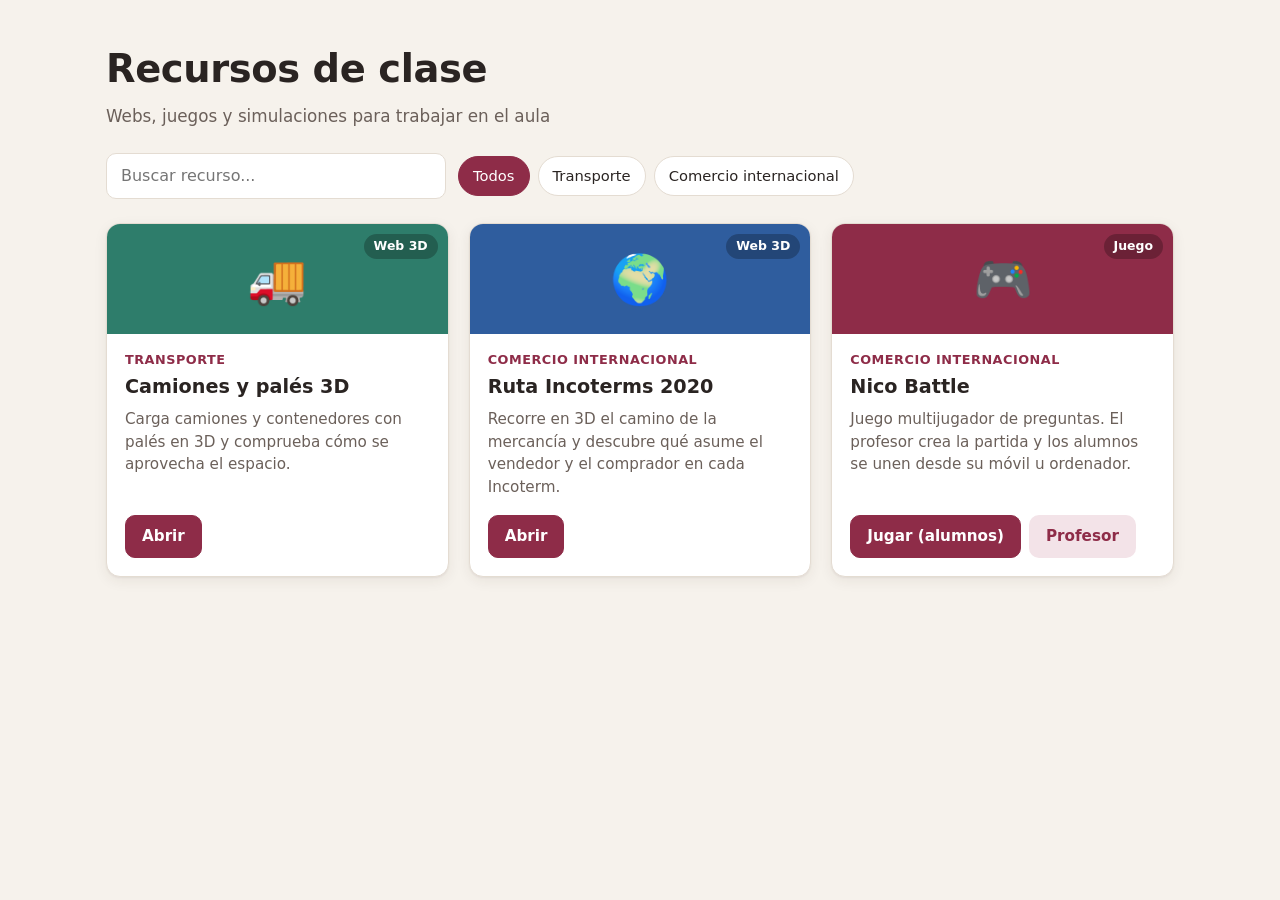
==== index.html @ 42fe6f58 "Portal de recursos de clase Co-Authored-By: Claude Opus 5.5 <noreply@anthropic.com>" ====
<!doctype html>
<html lang="es">
<head>
  <meta charset="utf-8">
  <meta name="viewport" content="width=device-width, initial-scale=1">
  <title>Recursos de clase</title>
  <link rel="stylesheet" href="css/estilos.css">
</head>
<body>
  <header class="cabecera">
    <div class="contenedor">
      <h1 id="titulo">Recursos de clase</h1>
      <p id="subtitulo" class="subtitulo"></p>
    </div>
  </header>

  <main class="contenedor">
    <div class="herramientas">
      <input id="buscador" class="buscador" type="search" placeholder="Buscar recurso..." aria-label="Buscar recurso">
      <div id="filtros" class="filtros" role="group" aria-label="Filtrar por tema"></div>
    </div>

    <div id="rejilla" class="rejilla"></div>
    <p id="vacio" class="vacio" hidden>No hay recursos que coincidan con la búsqueda.</p>
  </main>

  <script src="js/recursos.js"></script>
  <script src="js/portal.js"></script>
</body>
</html>
---- css/estilos.css ----
:root {
  --fondo: #F6F2EC;
  --superficie: #FFFFFF;
  --texto: #2A2422;
  --texto-suave: #6B605A;
  --borde: #E4DCD2;
  --acento: #8E2C48;
  --acento-texto: #FFFFFF;
  --acento-suave: #F3E3E8;
  --sombra: 0 1px 2px rgba(60, 40, 30, .06), 0 4px 14px rgba(60, 40, 30, .07);
}

@media (prefers-color-scheme: dark) {
  :root {
    --fondo: #1C1917;
    --superficie: #27221F;
    --texto: #F1ECE7;
    --texto-suave: #B3A79F;
    --borde: #3A332E;
    --acento: #D4728E;
    --acento-texto: #1C1917;
    --acento-suave: #3D2830;
    --sombra: 0 1px 2px rgba(0, 0, 0, .3);
  }
}

* { box-sizing: border-box; }

body {
  margin: 0;
  background: var(--fondo);
  color: var(--texto);
  font-family: system-ui, -apple-system, "Segoe UI", Roboto, sans-serif;
  line-height: 1.5;
}

.contenedor { max-width: 1100px; margin: 0 auto; padding: 0 16px; }

/* Cabecera */
.cabecera { padding: 40px 0 24px; }
.cabecera h1 { margin: 0; font-size: clamp(1.7rem, 4vw, 2.4rem); letter-spacing: -.01em; }
.subtitulo { margin: 6px 0 0; color: var(--texto-suave); font-size: 1.05rem; }

/* Buscador y filtros */
.herramientas { display: flex; flex-wrap: wrap; gap: 12px; align-items: center; margin-bottom: 24px; }
.buscador {
  flex: 1 1 240px; max-width: 340px;
  padding: 10px 14px; font: inherit; color: var(--texto);
  background: var(--superficie); border: 1px solid var(--borde); border-radius: 10px;
}
.buscador:focus { outline: 2px solid var(--acento); outline-offset: 1px; }
.filtros { display: flex; flex-wrap: wrap; gap: 8px; }
.filtro {
  padding: 8px 14px; font: inherit; font-size: .92rem; cursor: pointer;
  color: var(--texto); background: var(--superficie);
  border: 1px solid var(--borde); border-radius: 999px;
}
.filtro:hover { border-color: var(--acento); }
.filtro[aria-pressed="true"] { background: var(--acento); color: var(--acento-texto); border-color: var(--acento); }

/* Tarjetas */
.rejilla { display: grid; grid-template-columns: repeat(auto-fill, minmax(280px, 1fr)); gap: 20px; padding-bottom: 48px; }
.tarjeta {
  display: flex; flex-direction: column; overflow: hidden;
  background: var(--superficie); border: 1px solid var(--borde); border-radius: 14px; box-shadow: var(--sombra);
}
.tarjeta-cab { position: relative; height: 110px; display: flex; align-items: center; justify-content: center; }
.tarjeta-cab .icono { font-size: 3rem; line-height: 1; }
.tarjeta-cab .tipo {
  position: absolute; top: 10px; right: 10px;
  padding: 3px 10px; font-size: .78rem; font-weight: 600;
  color: #fff; background: rgba(0, 0, 0, .25); border-radius: 999px;
}
.tarjeta-cuerpo { display: flex; flex-direction: column; flex: 1; padding: 16px 18px 18px; }
.tarjeta-cuerpo .tema { margin: 0; font-size: .8rem; font-weight: 600; color: var(--acento); text-transform: uppercase; letter-spacing: .04em; }
.tarjeta-cuerpo h2 { margin: 4px 0 6px; font-size: 1.2rem; }
.tarjeta-cuerpo .desc { margin: 0 0 16px; color: var(--texto-suave); font-size: .95rem; flex: 1; }
.botones { display: flex; flex-wrap: wrap; gap: 8px; }

.boton {
  display: inline-block; padding: 9px 16px; font-weight: 600; font-size: .95rem; text-decoration: none;
  color: var(--acento-texto); background: var(--acento); border: 1px solid var(--acento); border-radius: 10px;
}
.boton:hover { filter: brightness(1.08); }
.boton.secundario { color: var(--acento); background: var(--acento-suave); border-color: transparent; }

.vacio { text-align: center; color: var(--texto-suave); padding: 40px 0; }

/* Página de la imagen */
.pagina-acceso { min-height: 100vh; background: #111; }
.acceso-barra { padding: 10px 16px; }
.volver { color: #ddd; text-decoration: none; font-size: .95rem; }
.volver:hover { color: #fff; }
.acceso-marco { display: flex; justify-content: center; padding: 0 0 16px; }
.acceso-marco img {
  display: block; width: 100%; height: auto;
  max-width: calc((100vh - 70px) * 1376 / 768);
  user-select: none; -webkit-user-select: none; -webkit-tap-highlight-color: transparent;
}

/* Mensaje de error */
.error { display: flex; align-items: center; justify-content: center; min-height: 80vh; padding: 16px; }
.error[hidden], .acceso-marco[hidden] { display: none; }
.error-caja { max-width: 420px; text-align: center; color: #eee; }
.error-codigo { margin: 0; font-size: 4rem; font-weight: 700; color: #777; line-height: 1; }
.error-caja h1 { margin: 12px 0 8px; font-size: 1.5rem; }
.error-caja p { color: #bbb; margin: 0 0 20px; }
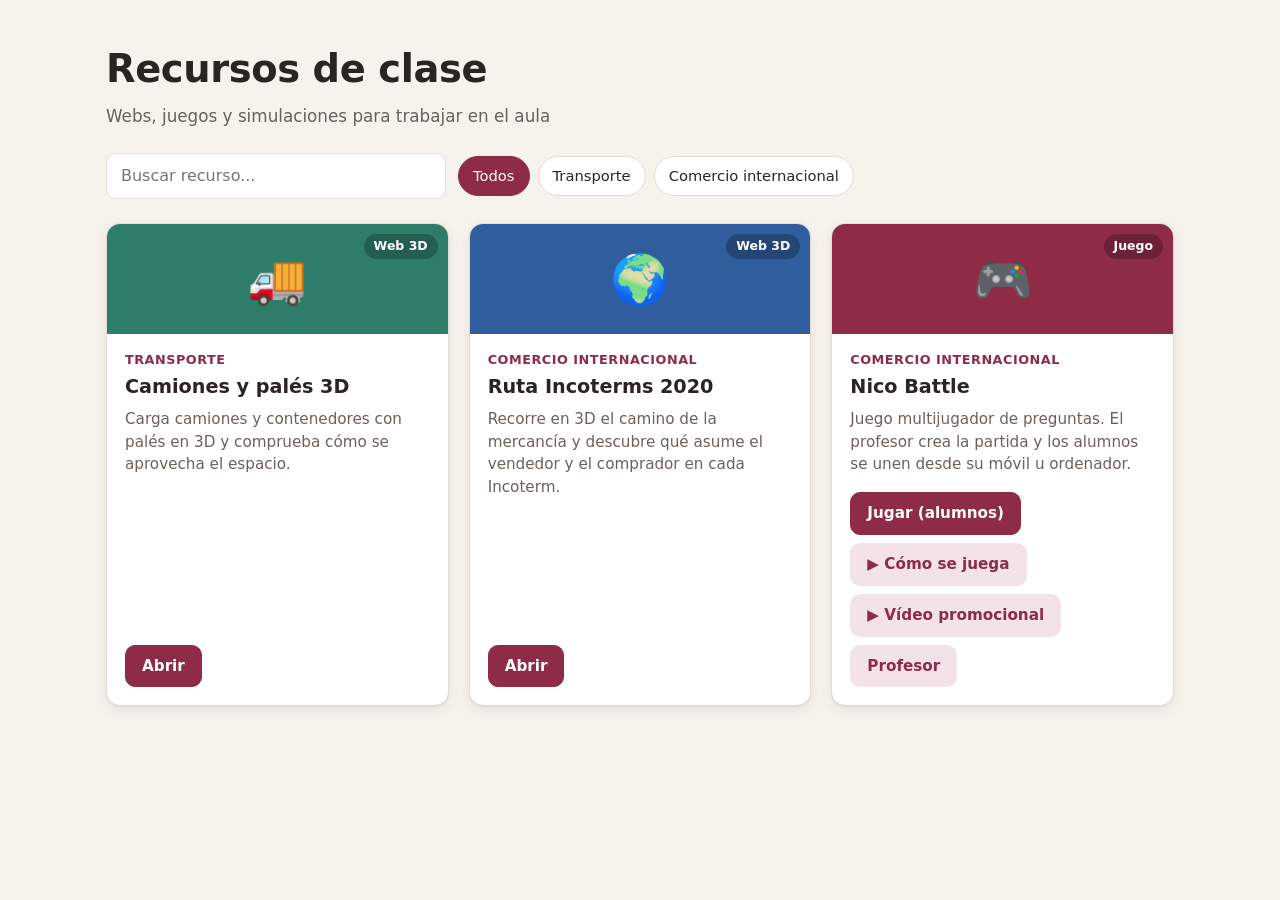
==== commit bb1087b9: "Añade los vídeos de Nico Battle (cómo se juega con voz nueva y promocional) Co-Authored-By: Claude O" ====
--- a/index.html
+++ b/index.html
@@ -24,6 +24,14 @@
     <p id="vacio" class="vacio" hidden>No hay recursos que coincidan con la búsqueda.</p>
   </main>
 
+  <dialog id="reproductor" class="reproductor">
+    <div class="reproductor-barra">
+      <h2 id="video-titulo"></h2>
+      <button id="cerrar-video" type="button" class="cerrar" aria-label="Cerrar vídeo">✕</button>
+    </div>
+    <video id="video" controls playsinline></video>
+  </dialog>
+
   <script src="js/recursos.js"></script>
   <script src="js/portal.js"></script>
 </body>
--- a/css/estilos.css
+++ b/css/estilos.css
@@ -84,6 +84,17 @@
 .boton:hover { filter: brightness(1.08); }
 .boton.secundario { color: var(--acento); background: var(--acento-suave); border-color: transparent; }
 
+/* Reproductor de vídeo */
+.reproductor {
+  width: min(960px, calc(100vw - 32px)); padding: 0; border: none; border-radius: 14px;
+  background: #000; color: #fff; overflow: hidden;
+}
+.reproductor::backdrop { background: rgba(0, 0, 0, .75); }
+.reproductor-barra { display: flex; align-items: center; justify-content: space-between; gap: 12px; padding: 10px 14px; background: #1a1a1a; }
+.reproductor-barra h2 { margin: 0; font-size: 1rem; font-weight: 600; }
+.cerrar { font: inherit; font-size: 1.1rem; color: #fff; background: none; border: none; cursor: pointer; padding: 4px 8px; }
+.reproductor video { display: block; width: 100%; max-height: calc(100vh - 120px); background: #000; }
+
 .vacio { text-align: center; color: var(--texto-suave); padding: 40px 0; }
 
 /* Página de la imagen */
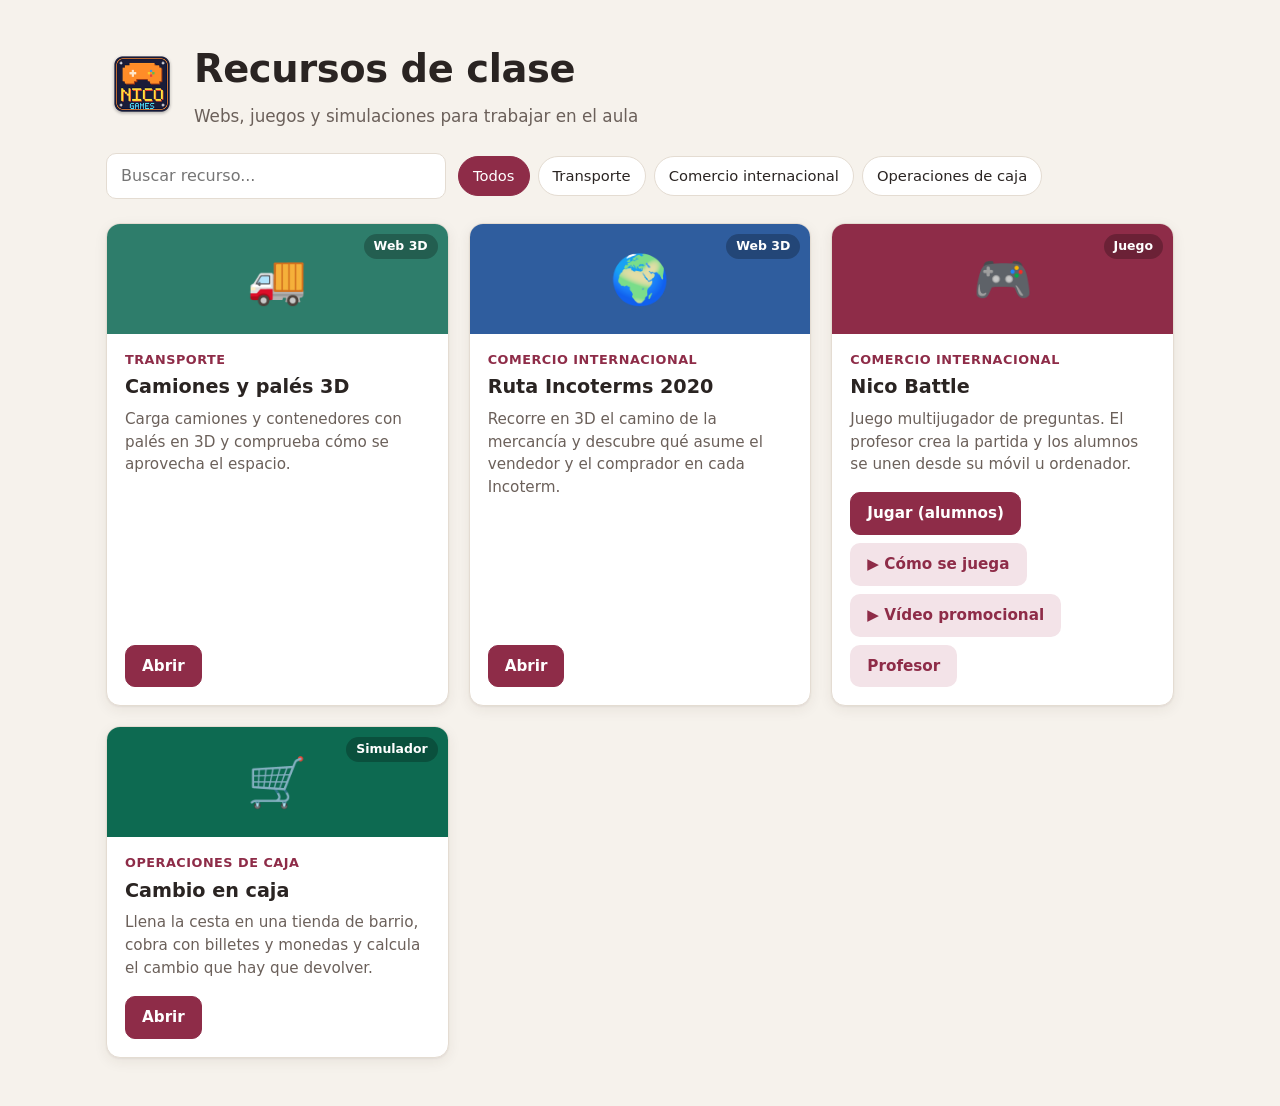
==== commit 56bf271a: "Portal: logo de Nico Games junto al título Co-Authored-By: Claude Opus 5.5 <noreply@anthropic.com>" ====
--- a/index.html
+++ b/index.html
@@ -4,13 +4,17 @@
   <meta charset="utf-8">
   <meta name="viewport" content="width=device-width, initial-scale=1">
   <title>Recursos de clase</title>
-  <link rel="stylesheet" href="css/estilos.css">
+  <link rel="stylesheet" href="css/estilos.css?v=2">
+  <link rel="icon" href="img/logo_nico.png">
 </head>
 <body>
   <header class="cabecera">
-    <div class="contenedor">
-      <h1 id="titulo">Recursos de clase</h1>
-      <p id="subtitulo" class="subtitulo"></p>
+    <div class="contenedor marca">
+      <img class="logo" src="img/logo_nico.png" alt="Logo de Nico Games">
+      <div>
+        <h1 id="titulo">Recursos de clase</h1>
+        <p id="subtitulo" class="subtitulo"></p>
+      </div>
     </div>
   </header>
 
--- a/css/estilos.css
+++ b/css/estilos.css
@@ -39,6 +39,9 @@
 /* Cabecera */
 .cabecera { padding: 40px 0 24px; }
 .cabecera h1 { margin: 0; font-size: clamp(1.7rem, 4vw, 2.4rem); letter-spacing: -.01em; }
+.marca { display: flex; align-items: center; gap: 16px; }
+.marca .logo { width: 72px; height: 72px; flex: none; display: block; }
+@media (max-width: 500px) { .marca .logo { width: 56px; height: 56px; } }
 .subtitulo { margin: 6px 0 0; color: var(--texto-suave); font-size: 1.05rem; }
 
 /* Buscador y filtros */
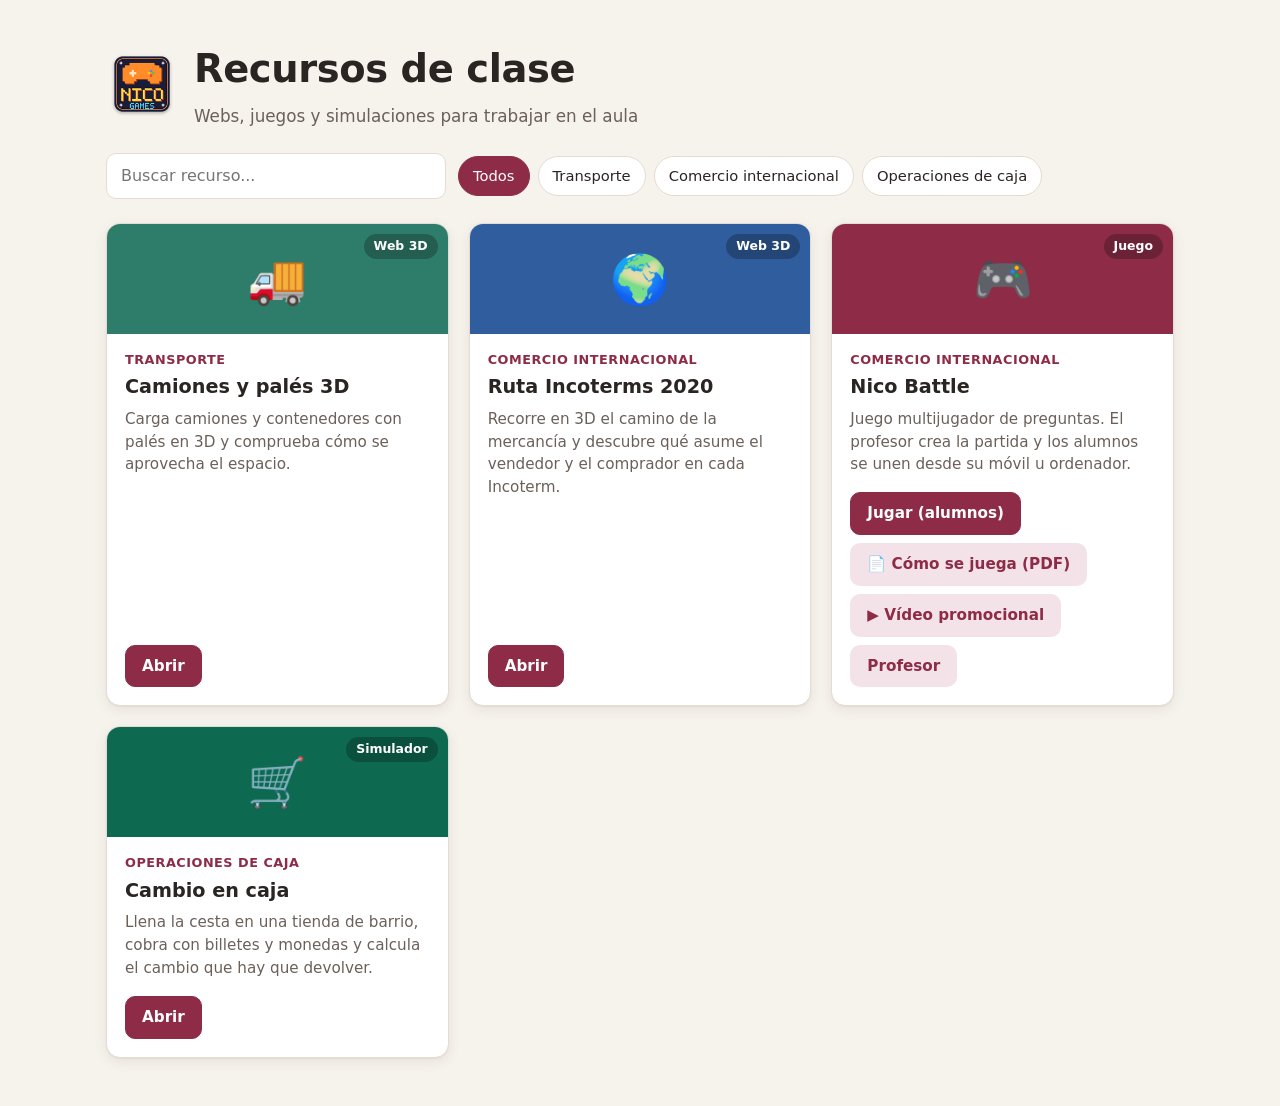
==== commit f063a608: "Nico Battle: el vídeo «Cómo se juega» se cambia por el PDF Co-Authored-By: Claude Opus 5.5 <noreply@" ====
--- a/index.html
+++ b/index.html
@@ -36,7 +36,7 @@
     <video id="video" controls playsinline></video>
   </dialog>
 
-  <script src="js/recursos.js"></script>
+  <script src="js/recursos.js?v=2"></script>
   <script src="js/portal.js"></script>
 </body>
 </html>
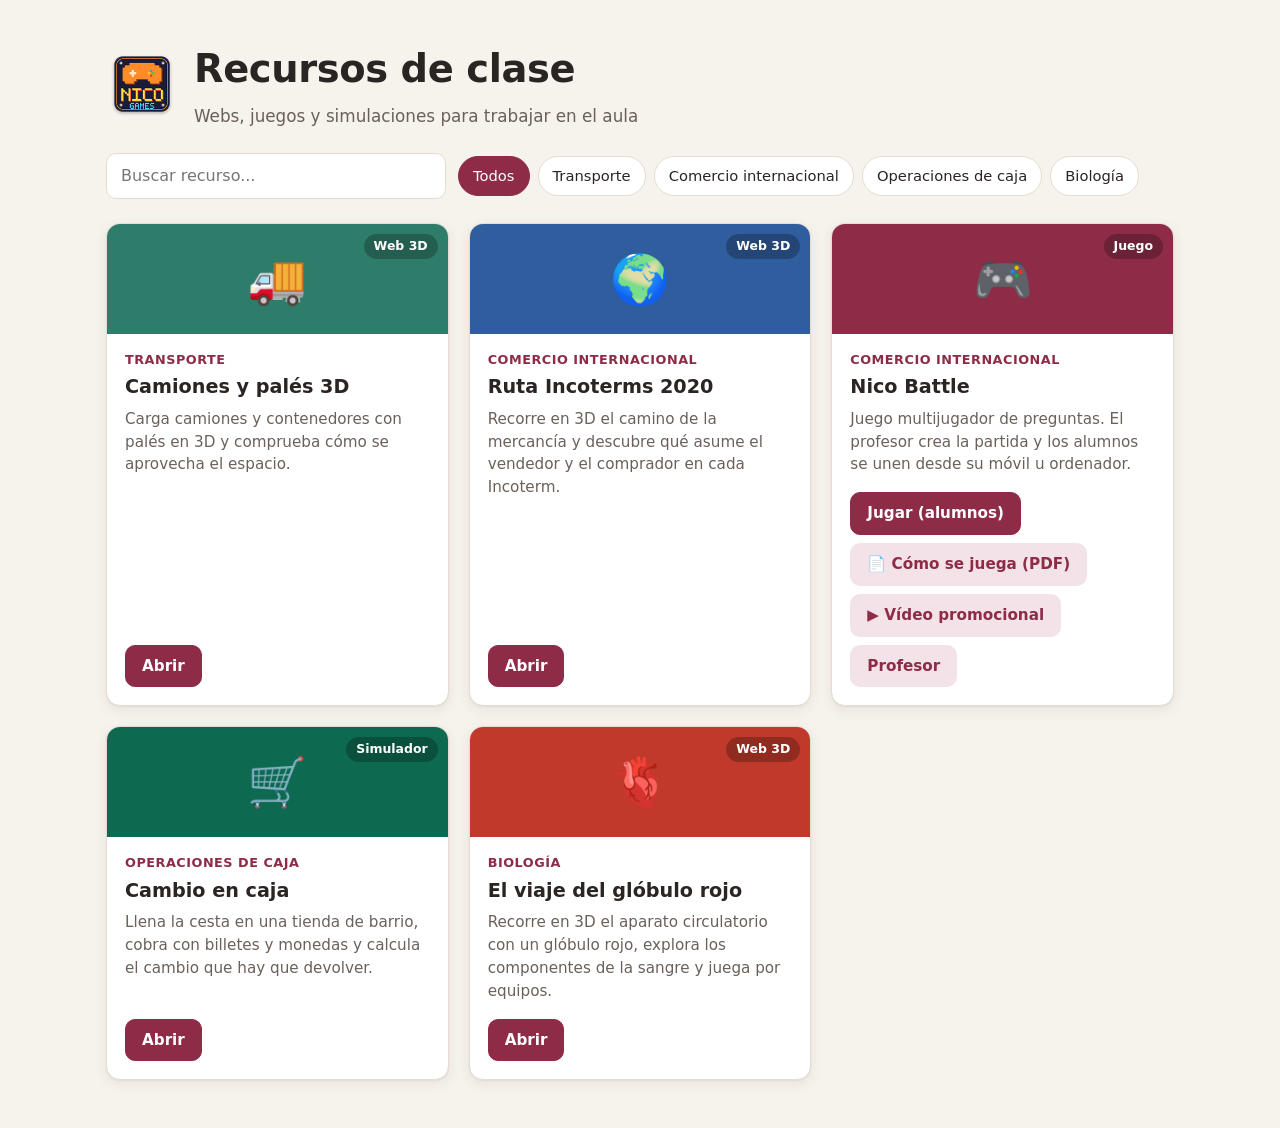
==== commit bb4e8873: "Añade «El viaje del glóbulo rojo» (aparato circulatorio en 3D, Biología 3.º ESO) Co-Authored-By: Cla" ====
--- a/index.html
+++ b/index.html
@@ -36,7 +36,7 @@
     <video id="video" controls playsinline></video>
   </dialog>
 
-  <script src="js/recursos.js?v=2"></script>
+  <script src="js/recursos.js?v=3"></script>
   <script src="js/portal.js"></script>
 </body>
 </html>
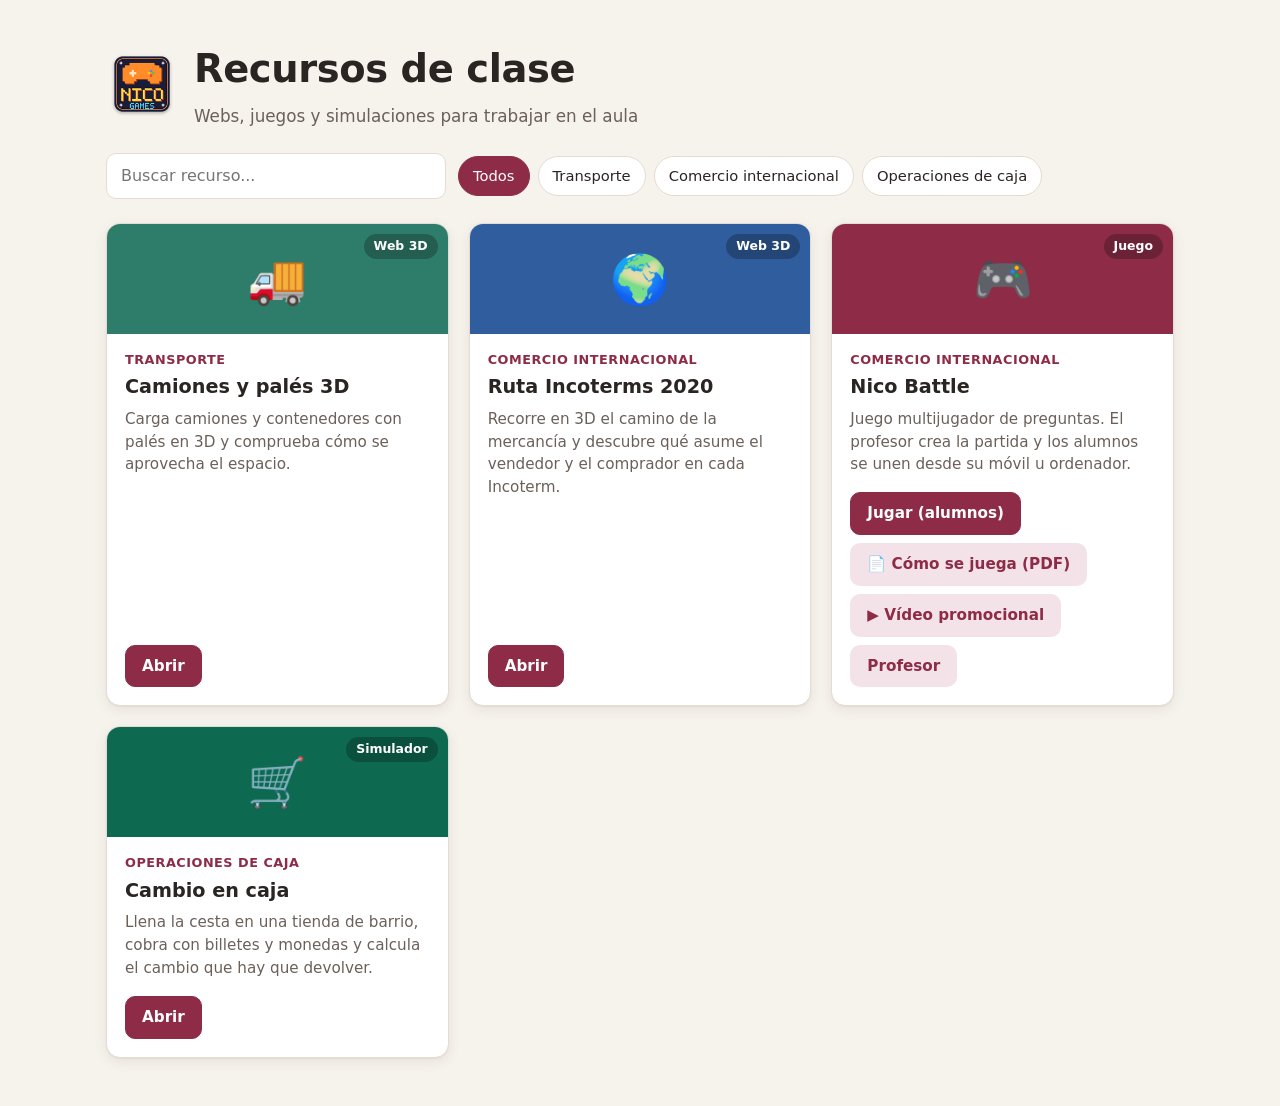
==== commit f1c022ab: "Quita «El viaje del glóbulo rojo» del portal Co-Authored-By: Claude Opus 5.5 <noreply@anthropic.com>" ====
--- a/index.html
+++ b/index.html
@@ -36,7 +36,7 @@
     <video id="video" controls playsinline></video>
   </dialog>
 
-  <script src="js/recursos.js?v=3"></script>
+  <script src="js/recursos.js?v=4"></script>
   <script src="js/portal.js"></script>
 </body>
 </html>
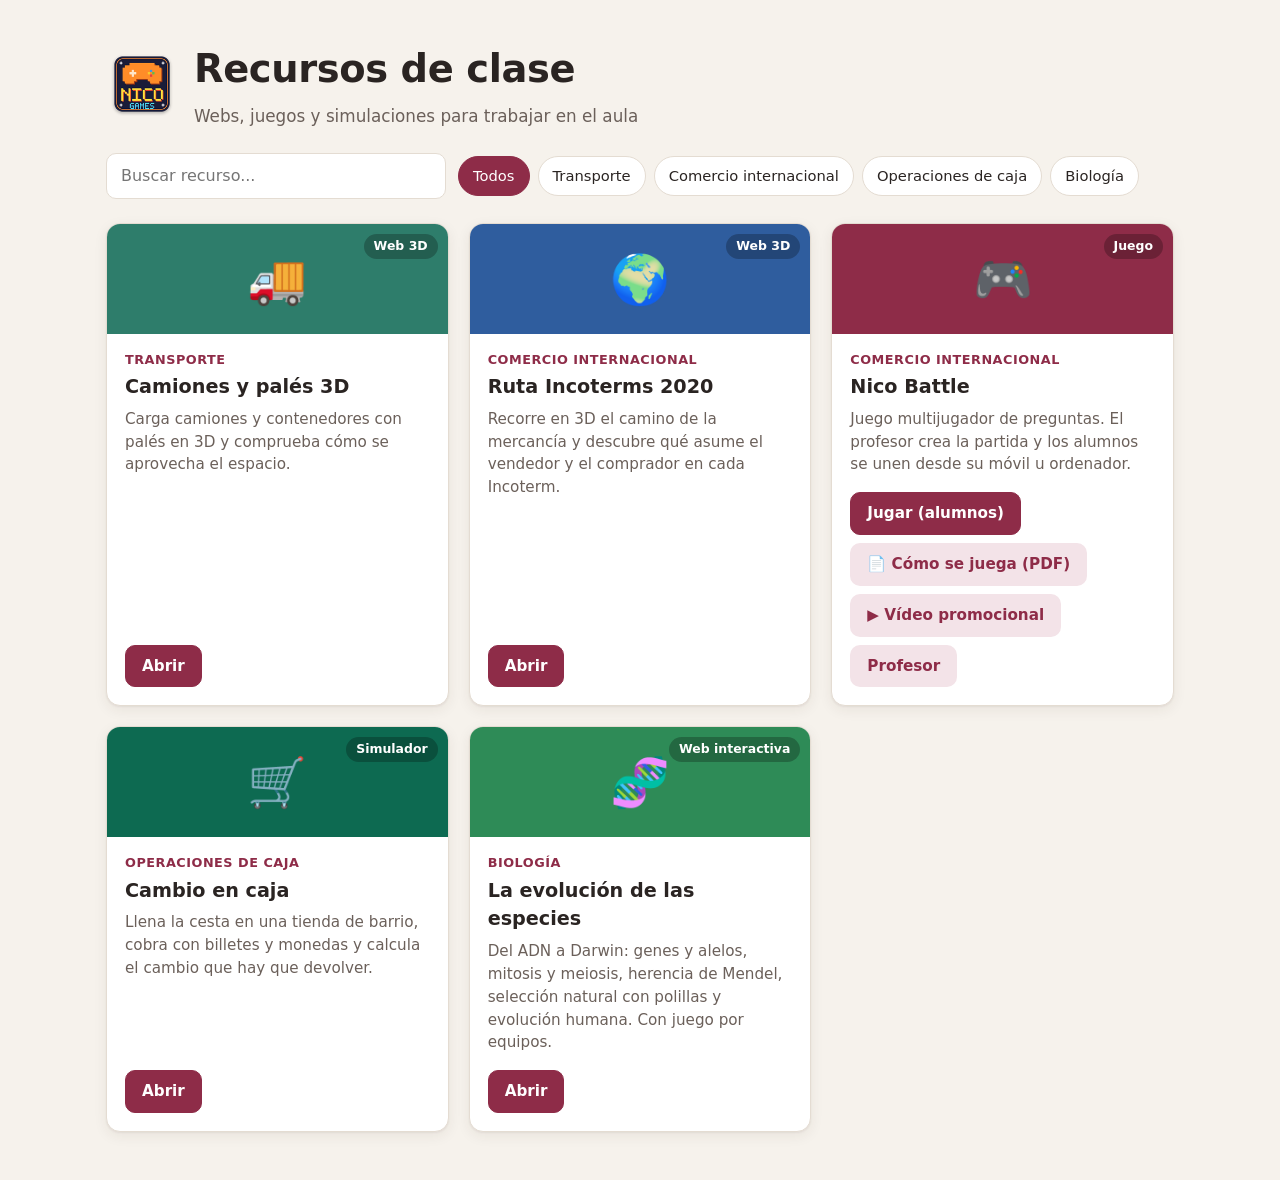
==== commit 092ceb9a: "Añade «La evolución de las especies» (Biología, 4.º ESO) Co-Authored-By: Claude Opus 5.5 <noreply@an" ====
--- a/index.html
+++ b/index.html
@@ -36,7 +36,7 @@
     <video id="video" controls playsinline></video>
   </dialog>
 
-  <script src="js/recursos.js?v=4"></script>
+  <script src="js/recursos.js?v=5"></script>
   <script src="js/portal.js"></script>
 </body>
 </html>
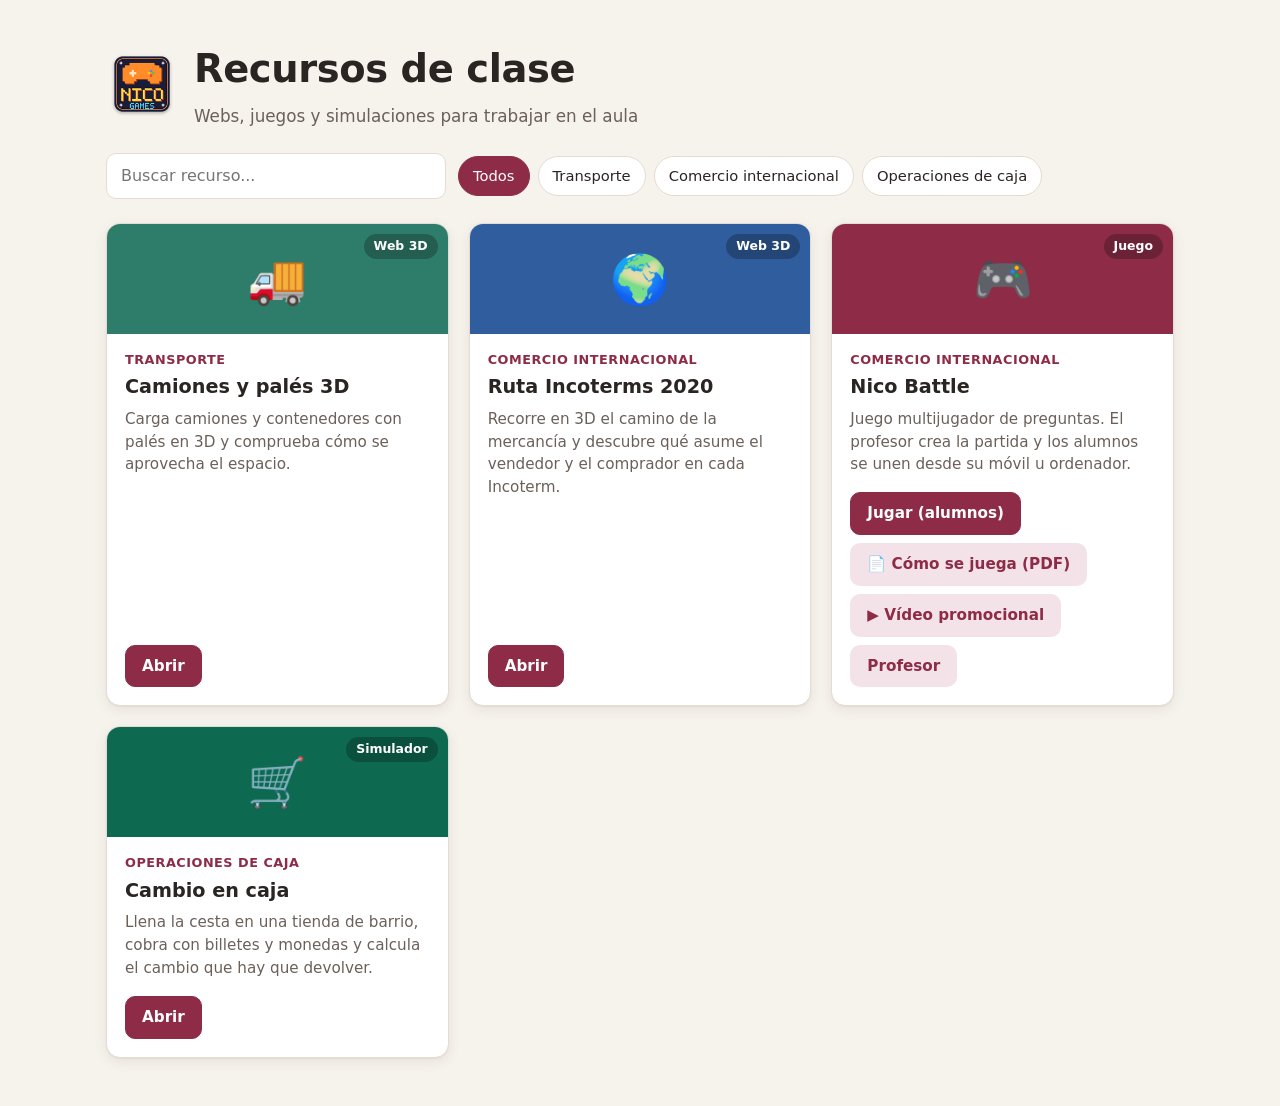
==== commit 23d60bb0: "Quita la web de Biología (La evolución de las especies) del portal Co-Authored-By: Claude Sonnet 5.5" ====
--- a/index.html
+++ b/index.html
@@ -36,7 +36,7 @@
     <video id="video" controls playsinline></video>
   </dialog>
 
-  <script src="js/recursos.js?v=5"></script>
+  <script src="js/recursos.js?v=6"></script>
   <script src="js/portal.js"></script>
 </body>
 </html>
